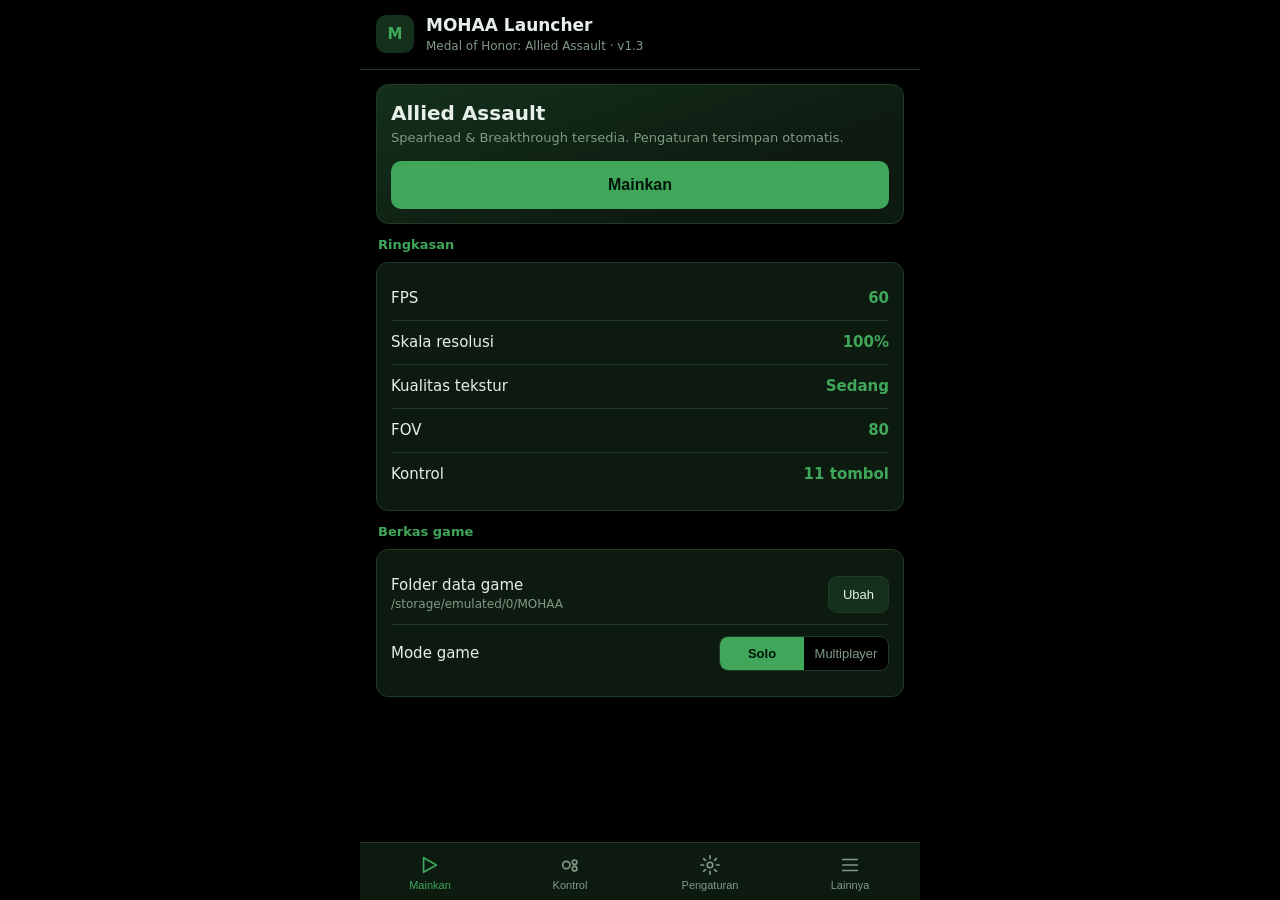
==== src/main/assets/index.html @ ee6a5813 "Rename index.html to src/main/assets/index.html" ====
<!DOCTYPE html>
<html lang="id"><head><meta charset="utf-8">
<meta name="viewport" content="width=device-width, initial-scale=1, viewport-fit=cover">
<title>MOHAA Launcher 1.3</title>
<style>
:root{--bg:#000;--sf:#0d1a10;--sf2:#14301c;--ln:#1f3a26;--ac:#3fa65a;--tx:#e6efe8;--mu:#7f9a86;color-scheme:dark;box-sizing:border-box;padding-top:env(safe-area-inset-top,0px);padding-bottom:env(safe-area-inset-bottom,0px)}
@media (prefers-color-scheme:dark){:root:not([data-theme="light"]){--bg:#000}}
:root[data-theme="dark"]{--bg:#000}
*{box-sizing:border-box;-webkit-tap-highlight-color:transparent}
html,body{height:100%;margin:0}
body{background:var(--bg);color:var(--tx);font:15px/1.4 system-ui,sans-serif;display:flex;flex-direction:column;max-width:560px;margin:0 auto;user-select:none}
header{padding:14px 16px;display:flex;align-items:center;gap:12px;border-bottom:1px solid var(--ln)}
.logo{width:38px;height:38px;border-radius:10px;background:var(--sf2);display:grid;place-items:center;font-weight:800;color:var(--ac)}
header h1{font-size:17px;margin:0}header p{margin:0;font-size:12px;color:var(--mu)}
main{flex:1;overflow-y:auto;padding:14px 16px 20px}
section{display:none}section.on{display:block}
.card{background:var(--sf);border:1px solid var(--ln);border-radius:12px;padding:14px;margin-bottom:12px}
.hero{background:linear-gradient(160deg,var(--sf2),var(--sf) 70%)}
.hero h2{margin:0 0 2px;font-size:20px}.hero p{margin:0 0 14px;color:var(--mu);font-size:13px}
.play{width:100%;padding:15px;border:0;border-radius:10px;background:var(--ac);color:#02140a;font-size:16px;font-weight:700}
.row{display:flex;justify-content:space-between;align-items:center;gap:12px;padding:11px 0;border-bottom:1px solid var(--ln)}
.row:last-child{border:0}.row small{display:block;color:var(--mu);font-size:12px}
h3{margin:4px 2px 8px;font-size:13px;color:var(--ac);font-weight:600}
.seg{display:flex;background:#000;border:1px solid var(--ln);border-radius:9px;overflow:hidden}
.seg button{flex:1;padding:9px 0;border:0;background:none;color:var(--mu);font-size:13px}
.seg button.on{background:var(--ac);color:#02140a;font-weight:700}
.sw{position:relative;width:46px;height:26px;flex:none}
.sw input{opacity:0;position:absolute;inset:0;width:100%;height:100%;margin:0}
.sw i{position:absolute;inset:0;background:#26372b;border-radius:13px;transition:.15s;pointer-events:none}
.sw i:after{content:"";position:absolute;left:3px;top:3px;width:20px;height:20px;border-radius:50%;background:#9db3a3;transition:.15s}
.sw input:checked+i{background:var(--ac)}.sw input:checked+i:after{left:23px;background:#02140a}
input[type=range]{width:100%;accent-color:var(--ac)}
.val{color:var(--ac);font-weight:600}
.stack{padding:11px 0;border-bottom:1px solid var(--ln)}.stack:last-child{border:0}
.top{display:flex;justify-content:space-between;margin-bottom:8px}
select,input[type=text]{width:100%;background:#000;color:var(--tx);border:1px solid var(--ln);border-radius:8px;padding:9px;font-size:14px}
.btn2{padding:10px 14px;background:var(--sf2);border:1px solid var(--ln);border-radius:9px;color:var(--tx);font-size:13px}
.btn2.red{color:#e58a8a}
.acts{display:flex;gap:8px;margin-top:8px}.acts .btn2{flex:1}
.pad{position:relative;width:100%;aspect-ratio:2/1;background:#000;border:1px solid var(--ln);border-radius:10px;overflow:hidden;touch-action:none;background-image:linear-gradient(var(--sf2) 1px,transparent 1px),linear-gradient(90deg,var(--sf2) 1px,transparent 1px);background-size:10% 20%}
.b{position:absolute;border:2px solid var(--ac);background:rgba(63,166,90,.22);color:var(--tx);display:grid;place-items:center;font-size:10px;font-weight:700;transform:translate(-50%,-50%);touch-action:none;text-align:center;line-height:1.1;border-radius:50%}
.b.sq{border-radius:10px}.b.sel{border-color:#fff;box-shadow:0 0 0 2px var(--ac)}.b.act{background:var(--ac);color:#02140a}
.joy .kn{width:42%;height:42%;border-radius:50%;background:rgba(63,166,90,.7);pointer-events:none}
nav{display:flex;border-top:1px solid var(--ln);background:var(--sf)}
nav button{flex:1;padding:11px 0 9px;background:none;border:0;color:var(--mu);font-size:11px;display:flex;flex-direction:column;align-items:center;gap:3px}
nav svg{width:22px;height:22px;stroke:currentColor;fill:none;stroke-width:1.8;stroke-linecap:round;stroke-linejoin:round}
nav button.on{color:var(--ac)}
.hud{position:fixed;left:50%;transform:translateX(-50%);bottom:90px;background:var(--sf2);border:1px solid var(--ac);padding:9px 16px;border-radius:20px;font-size:13px;opacity:0;pointer-events:none;transition:.2s;z-index:50;text-align:center;max-width:90%}
.hud.s{opacity:1}
#test{position:fixed;inset:0;background:#000;z-index:40;display:none;touch-action:none}
#test.on{display:block}
#tc{position:absolute;inset:0}
#ti{position:absolute;top:calc(env(safe-area-inset-top,0px) + 8px);left:50%;transform:translateX(-50%);color:var(--ac);font-size:13px;text-align:center;pointer-events:none}
#tx{position:absolute;top:calc(env(safe-area-inset-top,0px) + 6px);right:10px;z-index:3}
.ver{display:flex;justify-content:space-between;color:var(--mu);font-size:12px;padding:2px 4px}
</style></head><body>
<header><div class="logo">M</div><div><h1>MOHAA Launcher</h1><p>Medal of Honor: Allied Assault · v1.3</p></div></header>
<main>
<section id="home" class="on">
 <div class="card hero"><h2>Allied Assault</h2><p data-i="sub"></p><button class="play" id="play" data-i="play"></button></div>
 <h3 data-i="sum"></h3><div class="card" id="sumc"></div>
 <h3 data-i="files"></h3>
 <div class="card"><div class="row"><div><span data-i="folder"></span><small>/storage/emulated/0/MOHAA</small></div><button class="btn2" id="pick" data-i="change"></button></div>
 <div class="row"><span data-i="mode"></span><div class="seg" style="width:170px" id="mode"><button data-v="s" class="on" data-i="solo"></button><button data-v="m" data-i="multi"></button></div></div></div>
</section>

<section id="ctl">
 <div class="pad" id="pad"></div>
 <div class="acts"><button class="btn2" id="add" data-i="add"></button><button class="btn2" id="pre"></button><button class="btn2" id="tst" data-i="test"></button></div>
 <div class="card" id="pnl" style="margin-top:12px"></div>
 <div class="card">
  <div class="stack"><div class="top"><span data-i="gs"></span><span class="val" id="gsv">100%</span></div><input type="range" id="gs" min="60" max="140" value="100"></div>
  <div class="stack"><div class="top"><span data-i="op"></span><span class="val" id="opv">70%</span></div><input type="range" id="op" min="20" max="100" value="70"></div>
  <div class="stack"><div class="top"><span data-i="se"></span><span class="val" id="sev">50</span></div><input type="range" id="se" min="10" max="100" value="50"></div>
  <div class="row"><span data-i="af"></span><label class="sw"><input type="checkbox" id="af"><i></i></label></div>
  <div class="row"><span data-i="vib"></span><label class="sw"><input type="checkbox" id="vib" checked><i></i></label></div>
 </div>
</section>

<section id="set">
 <h3 data-i="perf"></h3>
 <div class="card">
  <div class="stack"><div class="top"><span data-i="fps"></span><span class="val" id="fpsv">60</span></div>
   <div class="seg" id="fps"><button data-v="30">30</button><button data-v="45">45</button><button data-v="60" class="on">60</button><button data-v="90">90</button><button data-v="0" data-i="free"></button></div></div>
  <div class="row"><span data-i="fpsc"></span><label class="sw"><input type="checkbox" id="fpsc" checked><i></i></label></div>
  <div class="row"><span data-i="vsync"></span><label class="sw"><input type="checkbox" id="vsync"><i></i></label></div>
  <div class="row"><span data-i="eco"></span><label class="sw"><input type="checkbox" id="eco"><i></i></label></div>
 </div>
 <h3 data-i="disp"></h3>
 <div class="card">
  <div class="stack"><div class="top"><span data-i="res"></span><span class="val" id="resv">100%</span></div><input type="range" id="res" min="40" max="100" step="5" value="100"></div>
  <div class="stack"><div class="top"><span data-i="tex"></span></div><div class="seg" id="tex"><button data-v="L" data-i="low"></button><button data-v="M" class="on" data-i="med"></button><button data-v="H" data-i="high"></button></div></div>
  <div class="stack"><div class="top"><span>FOV</span><span class="val" id="fovv">80</span></div><input type="range" id="fov" min="60" max="110" value="80"></div>
  <div class="stack"><div class="top"><span data-i="bri"></span><span class="val" id="brv">50%</span></div><input type="range" id="br" min="0" max="100" value="50"></div>
  <div class="row"><span data-i="full"></span><label class="sw"><input type="checkbox" id="full" checked><i></i></label></div>
  <div class="row"><span data-i="fx"></span><label class="sw"><input type="checkbox" id="fx"><i></i></label></div>
 </div>
 <h3 data-i="lang"></h3>
 <div class="card"><div class="seg" id="lang"><button data-v="id" class="on">Indonesia</button><button data-v="en">English</button></div></div>
</section>

<section id="more">
 <div class="card">
  <div class="row"><span data-i="backup"></span><button class="btn2" id="bk" data-i="copy"></button></div>
  <div class="row"><span data-i="rall"></span><button class="btn2 red" id="rs" data-i="reset"></button></div>
 </div>
 <div class="card"><p style="margin:0;color:var(--mu);font-size:13px" data-i="note"></p></div>
 <div class="ver"><span>MOHAA Launcher 1.3</span><span>OpenMoHAA</span></div>
</section>
</main>

<div id="test"><div id="tc"></div><div id="ti"></div><button class="btn2" id="tx">✕</button></div>
<div class="hud" id="hud"></div>
<nav>
 <button class="on" data-t="home"><svg viewBox="0 0 24 24"><path d="M5 4l14 8-14 8z"/></svg><span data-i="n1"></span></button>
 <button data-t="ctl"><svg viewBox="0 0 24 24"><circle cx="8" cy="12" r="4"/><circle cx="17" cy="9" r="2.5"/><circle cx="17" cy="16" r="2.5"/></svg><span data-i="n2"></span></button>
 <button data-t="set"><svg viewBox="0 0 24 24"><circle cx="12" cy="12" r="3"/><path d="M12 2v3M12 19v3M2 12h3M19 12h3M5 5l2 2M17 17l2 2M19 5l-2 2M7 17l-2 2"/></svg><span data-i="n3"></span></button>
 <button data-t="more"><svg viewBox="0 0 24 24"><path d="M4 6h16M4 12h16M4 18h16"/></svg><span data-i="n4"></span></button>
</nav>
<script>
var $=function(i){return document.getElementById(i)};
var T={id:{sub:"Spearhead & Breakthrough tersedia. Pengaturan tersimpan otomatis.",play:"Mainkan",sum:"Ringkasan",files:"Berkas game",folder:"Folder data game",change:"Ubah",mode:"Mode game",solo:"Solo",multi:"Multiplayer",add:"+ Tombol",test:"Uji kontrol",gs:"Ukuran semua tombol",op:"Transparansi",se:"Sensitivitas kamera",af:"Tembak otomatis saat membidik",vib:"Getar saat tombol ditekan",perf:"Performa",fps:"Batas FPS",free:"Bebas",fpsc:"Tampilkan penghitung FPS",vsync:"VSync",eco:"Mode hemat baterai",disp:"Tampilan",res:"Skala resolusi",tex:"Kualitas tekstur",low:"Rendah",med:"Sedang",high:"Tinggi",bri:"Kecerahan",full:"Layar penuh",fx:"Bayangan & partikel",lang:"Bahasa",backup:"Cadangkan pengaturan",copy:"Salin",rall:"Atur ulang semua",reset:"Reset",note:"Launcher ini butuh berkas game asli milik Anda. Data Medal of Honor: Allied Assault tidak disertakan.",n1:"Mainkan",n2:"Kontrol",n3:"Pengaturan",n4:"Lainnya",lb:"Nama",ky:"Tombol keyboard/mouse",sz:"Ukuran",sh:"Bentuk",ci:"Bulat",sq:"Kotak",bh:"Perilaku",hold:"Tahan",tog:"Kunci (tap)",del:"Hapus",pick:"Ketuk tombol di layar untuk mengedit",saved:"Tersimpan",copied:"Pengaturan disalin",rd:"Semua diatur ulang",eng:"Mesin game belum tersambung. Membuka uji kontrol.",tinfo:"Mode uji: sentuh tombol, geser area kosong untuk kamera",cam:"Kamera",pre:"Preset",st:"Standar",lf:"Tangan kiri",mn:"Minimal",free2:"Bebas",pickf:"Pemilih folder dibuka sistem"},
en:{sub:"Spearhead & Breakthrough available. Settings save automatically.",play:"Play",sum:"Summary",files:"Game files",folder:"Game data folder",change:"Change",mode:"Game mode",solo:"Single",multi:"Multiplayer",add:"+ Button",test:"Test controls",gs:"All button size",op:"Opacity",se:"Camera sensitivity",af:"Auto fire when aiming",vib:"Vibrate on press",perf:"Performance",fps:"FPS limit",free:"Unlimited",fpsc:"Show FPS counter",vsync:"VSync",eco:"Battery saver",disp:"Display",res:"Resolution scale",tex:"Texture quality",low:"Low",med:"Medium",high:"High",bri:"Brightness",full:"Fullscreen",fx:"Shadows & particles",lang:"Language",backup:"Back up settings",copy:"Copy",rall:"Reset everything",reset:"Reset",note:"This launcher needs your own original game files. Medal of Honor: Allied Assault data is not included.",n1:"Play",n2:"Controls",n3:"Settings",n4:"More",lb:"Name",ky:"Keyboard/mouse key",sz:"Size",sh:"Shape",ci:"Round",sq:"Square",bh:"Behavior",hold:"Hold",tog:"Lock (tap)",del:"Delete",pick:"Tap a button on screen to edit",saved:"Saved",copied:"Settings copied",rd:"Everything reset",eng:"Game engine not connected. Opening control test.",tinfo:"Test mode: touch buttons, drag empty area to look",cam:"Camera",pre:"Preset",st:"Default",lf:"Left hand",mn:"Minimal",free2:"Unlimited",pickf:"System folder picker opens"}};
var LG="id";function t(k){return T[LG][k]||k}
function tr(){document.querySelectorAll("[data-i]").forEach(function(e){e.textContent=t(e.dataset.i)});$("pre").textContent=t("pre")+": "+t(PS[pi][0]);panel();sum()}
var KEYS=["MouseL","MouseR","W","A","S","D","Space","Ctrl","Shift","R","E","Q","F","Z","C","G","T","Tab","Esc","Enter","1","2","3","4","5","6","7","8","9","`"];
function D(){return[{id:"mv",ty:"joy",l:"",k:"WASD",x:17,y:66,s:100,sh:"c",m:"hold"},{id:"fi",ty:"b",l:"Tembak",k:"MouseL",x:88,y:58,s:110,sh:"c",m:"hold"},{id:"ad",ty:"b",l:"Bidik",k:"MouseR",x:73,y:36,s:90,sh:"c",m:"tog"},{id:"jp",ty:"b",l:"Lompat",k:"Space",x:92,y:30,s:90,sh:"c",m:"hold"},{id:"cr",ty:"b",l:"Jongkok",k:"Ctrl",x:75,y:82,s:85,sh:"c",m:"tog"},{id:"rl",ty:"b",l:"Isi",k:"R",x:62,y:62,s:80,sh:"sq",m:"hold"},{id:"us",ty:"b",l:"Pakai",k:"E",x:50,y:82,s:80,sh:"sq",m:"hold"},{id:"sh",ty:"b",l:"Jalan",k:"Shift",x:34,y:86,s:70,sh:"sq",m:"tog"},{id:"wp",ty:"b",l:"Senjata",k:"1",x:30,y:12,s:70,sh:"sq",m:"hold"},{id:"tb",ty:"b",l:"Tab",k:"Tab",x:93,y:10,s:65,sh:"sq",m:"hold"},{id:"mn",ty:"b",l:"Menu",k:"Esc",x:7,y:10,s:65,sh:"sq",m:"hold"}]}
var B=D(),sel=null,pi=0;
var PS=[["st",function(){return D()}],["lf",function(){return D().map(function(b){b.x=100-b.x;return b})}],["mn",function(){return D().filter(function(b){return["mv","fi","jp","rl","mn"].indexOf(b.id)>-1})}]];
var S={fps:60,tex:"M",lang:"id",mode:"s"};
function toast(m){var h=$("hud");h.textContent=m;h.classList.add("s");clearTimeout(toast.t);toast.t=setTimeout(function(){h.classList.remove("s")},1600)}
var IN=["fpsc","vsync","eco","full","fx","af","vib"],RG=["res","fov","br","gs","op","se"];
function vals(){var o={};IN.forEach(function(k){o[k]=$(k).checked});RG.forEach(function(k){o[k]=$(k).value});return o}
function save(q){try{localStorage.setItem("mohaa13",JSON.stringify({S:S,B:B,pi:pi,v:vals()}))}catch(e){}if(!q)toast(t("saved"))}
function sum(){var r=[["FPS",S.fps||t("free2")],[t("res"),$("res").value+"%"],[t("tex"),{L:t("low"),M:t("med"),H:t("high")}[S.tex]],["FOV",$("fov").value],[t("n2"),B.length+" "+(LG=="id"?"tombol":"buttons")]];$("sumc").innerHTML=r.map(function(x){return'<div class="row"><span>'+x[0]+'</span><span class="val">'+x[1]+'</span></div>'}).join("")}
document.querySelectorAll("nav button").forEach(function(b){b.onclick=function(){document.querySelectorAll("nav button,section").forEach(function(x){x.classList.remove("on")});b.classList.add("on");$(b.dataset.t).classList.add("on");if(b.dataset.t=="ctl")render($("pad"),true)}});
function seg(id,fn){$(id).querySelectorAll("button").forEach(function(b){b.onclick=function(){setSeg(id,b.dataset.v);fn(b.dataset.v);sum();save(1)}})}
function setSeg(id,v){$(id).querySelectorAll("button").forEach(function(x){x.classList.toggle("on",x.dataset.v==String(v))})}
seg("fps",function(v){S.fps=+v;$("fpsv").textContent=+v?v:t("free")});
seg("tex",function(v){S.tex=v});seg("mode",function(v){S.mode=v});
seg("lang",function(v){LG=S.lang=v;document.documentElement.lang=v;tr();$("fpsv").textContent=S.fps||t("free")});
[["res","resv","%"],["fov","fovv",""],["br","brv","%"],["gs","gsv","%"],["op","opv","%"],["se","sev",""]].forEach(function(r){var e=$(r[0]);e.oninput=function(){$(r[1]).textContent=e.value+r[2];if(r[0]=="gs"||r[0]=="op")render($("pad"),true);sum()};e.onchange=function(){save(1)}});
IN.forEach(function(k){$(k).onchange=function(){save(1)}});
function vib(n){if($("vib").checked)try{navigator.vibrate(n)}catch(e){}}
/* render buttons (edit or test) */
var pressed={},tog={};
function render(c,edit){c.innerHTML="";var h=c.clientHeight||150,g=$("gs").value/100,o=$("op").value/100;
B.forEach(function(b){var e=document.createElement("div"),d=h*(b.ty=="joy"?.46:.21)*b.s/100*g;
e.className="b"+(b.ty=="joy"?" joy":"")+(b.sh=="sq"&&b.ty!="joy"?" sq":"")+(edit&&sel==b.id?" sel":"");
e.style.cssText="left:"+b.x+"%;top:"+b.y+"%;width:"+d+"px;height:"+d+"px;opacity:"+o+";font-size:"+Math.max(8,d/5)+"px";
if(b.ty=="joy"){e.innerHTML='<div class="kn"></div>'}else e.textContent=b.l||b.k;
e.dataset.id=b.id;c.appendChild(e);
if(edit)drag(e,b,c);else play(e,b,c)})}
function drag(e,b,c){e.onpointerdown=function(ev){ev.stopPropagation();e.setPointerCapture(ev.pointerId);sel=b.id;c.querySelectorAll(".b").forEach(function(x){x.classList.toggle("sel",x===e)});panel();
e.onpointermove=function(m){var r=c.getBoundingClientRect();b.x=Math.round(Math.max(4,Math.min(96,(m.clientX-r.left)/r.width*100)));b.y=Math.round(Math.max(6,Math.min(94,(m.clientY-r.top)/r.height*100)));e.style.left=b.x+"%";e.style.top=b.y+"%"}};
e.onpointerup=function(){e.onpointermove=null;save(1);sum()}}
function keysUpdate(){var a=Object.keys(pressed).filter(function(k){return pressed[k]});$("ti").textContent=a.length?a.join(" + "):t("tinfo")}
function play(e,b,c){if(b.ty=="joy"){var ids=null;
 e.onpointerdown=function(ev){ev.stopPropagation();e.setPointerCapture(ev.pointerId);ids=ev.pointerId;vib(15);mv(ev)};
 var mv=function(ev){var r=e.getBoundingClientRect(),cx=r.left+r.width/2,cy=r.top+r.height/2,dx=(ev.clientX-cx)/(r.width/2),dy=(ev.clientY-cy)/(r.height/2),m=Math.hypot(dx,dy);if(m>1){dx/=m;dy/=m}
  e.firstChild.style.transform="translate("+dx*50+"%,"+dy*50+"%)";pressed.W=dy<-.35;pressed.S=dy>.35;pressed.A=dx<-.35;pressed.D=dx>.35;keysUpdate()};
 e.onpointermove=function(ev){if(ev.pointerId==ids)mv(ev)};
 e.onpointerup=e.onpointercancel=function(){ids=null;e.firstChild.style.transform="";pressed.W=pressed.A=pressed.S=pressed.D=false;keysUpdate()};return}
 var on=function(v){pressed[b.k]=v;e.classList.toggle("act",v);keysUpdate()};
 e.onpointerdown=function(ev){ev.stopPropagation();e.setPointerCapture(ev.pointerId);vib(20);if(b.m=="tog"){tog[b.id]=!tog[b.id];on(tog[b.id])}else on(true)};
 e.onpointerup=e.onpointercancel=function(){if(b.m!="tog")on(false)}}
/* panel */
function panel(){var p=$("pnl"),b=B.filter(function(x){return x.id==sel})[0];if(!b){p.innerHTML='<span style="color:var(--mu)">'+t("pick")+'</span>';return}
var ko=KEYS.map(function(k){return'<option'+(k==b.k?" selected":"")+'>'+k+'</option>'}).join("");if(b.ty=="joy")ko="<option>WASD</option>";
p.innerHTML=(b.ty=="joy"?"":'<div class="stack"><div class="top">'+t("lb")+'</div><input type="text" id="pl" maxlength="8" value="'+b.l+'"></div><div class="stack"><div class="top">'+t("ky")+'</div><select id="pk">'+ko+'</select></div>')+
'<div class="stack"><div class="top"><span>'+t("sz")+'</span><span class="val" id="psv">'+b.s+'%</span></div><input type="range" id="ps" min="50" max="180" value="'+b.s+'"></div>'+
(b.ty=="joy"?"":'<div class="stack"><div class="top">'+t("sh")+'</div><div class="seg" id="psh"><button data-v="c" class="'+(b.sh=="c"?"on":"")+'">'+t("ci")+'</button><button data-v="sq" class="'+(b.sh=="sq"?"on":"")+'">'+t("sq")+'</button></div></div><div class="stack"><div class="top">'+t("bh")+'</div><div class="seg" id="pm"><button data-v="hold" class="'+(b.m=="hold"?"on":"")+'">'+t("hold")+'</button><button data-v="tog" class="'+(b.m=="tog"?"on":"")+'">'+t("tog")+'</button></div></div><button class="btn2 red" id="pd" style="width:100%">'+t("del")+'</button>');
var rr=function(){render($("pad"),true);save(1);sum()};
if(b.ty!="joy"){$("pl").oninput=function(){b.l=this.value;rr()};$("pk").onchange=function(){b.k=this.value;if(!$("pl").value){b.l=""}rr()};
 $("psh").querySelectorAll("button").forEach(function(x){x.onclick=function(){b.sh=x.dataset.v;panel();rr()}});$("pm").querySelectorAll("button").forEach(function(x){x.onclick=function(){b.m=x.dataset.v;panel();save(1)}});
 $("pd").onclick=function(){B=B.filter(function(z){return z!==b});sel=null;panel();rr()}}
$("ps").oninput=function(){b.s=+this.value;$("psv").textContent=b.s+"%";render($("pad"),true)};$("ps").onchange=function(){rr()}}
$("add").onclick=function(){var id="c"+Date.now(),b={id:id,ty:"b",l:"Custom",k:"F",x:50,y:50,s:90,sh:"c",m:"hold"};B.push(b);sel=id;render($("pad"),true);panel();save(1);sum()};
$("pre").onclick=function(){pi=(pi+1)%PS.length;B=PS[pi][1]();sel=null;$("pre").textContent=t("pre")+": "+t(PS[pi][0]);render($("pad"),true);panel();save(1);sum()};
/* test mode */
var raf=0,fc=0,lt=0,lf=0,fpsNow=0;
function openTest(){$("test").classList.add("on");pressed={};tog={};try{document.documentElement.requestFullscreen&&$("full").checked&&document.documentElement.requestFullscreen();screen.orientation.lock("landscape")}catch(e){}
 setTimeout(function(){render($("tc"),false);keysUpdate()},120);$("test").style.filter="brightness("+(0.5+$("br").value/100)+")";fc=0;lf=performance.now();lt=0;
 var cap=S.fps?1000/S.fps:0,fo=document.createElement("div");fo.id="fo";fo.style.cssText="position:absolute;left:10px;bottom:8px;color:var(--ac);font-size:13px;pointer-events:none";$("test").appendChild(fo);
 (function loop(n){raf=requestAnimationFrame(loop);if(cap&&n-lt<cap-2)return;lt=n;fc++;if(n-lf>=1000){fpsNow=Math.round(fc*1000/(n-lf));fc=0;lf=n;fo.textContent=$("fpsc").checked?fpsNow+" FPS":""}})(performance.now())}
function closeTest(){cancelAnimationFrame(raf);$("test").classList.remove("on");var f=$("fo");f&&f.remove();try{document.fullscreenElement&&document.exitFullscreen();screen.orientation.unlock()}catch(e){}}
$("tst").onclick=openTest;$("tx").onclick=closeTest;
var cl=null;$("tc").onpointerdown=function(e){cl={x:e.clientX,y:e.clientY}};$("tc").onpointermove=function(e){if(cl){var d=Math.round(Math.hypot(e.clientX-cl.x,e.clientY-cl.y)*$("se").value/50);$("ti").textContent=t("cam")+" Δ "+d}};$("tc").onpointerup=function(){cl=null;keysUpdate()};
$("play").onclick=function(){toast(t("eng"));setTimeout(openTest,900)};$("pick").onclick=function(){toast(t("pickf"))};
$("bk").onclick=function(){var s=JSON.stringify({S:S,B:B,v:vals()});try{navigator.clipboard.writeText(s);toast(t("copied"))}catch(e){toast(s.slice(0,40))}};
$("rs").onclick=function(){try{localStorage.removeItem("mohaa13")}catch(e){}location.reload()};
window.onresize=function(){if($("ctl").classList.contains("on"))render($("pad"),true)};
/* load */
try{var d=JSON.parse(localStorage.getItem("mohaa13")||"null");if(d){S=d.S||S;B=d.B||B;pi=d.pi||0;var v=d.v||{};for(var k in v){var e=$(k);if(!e)continue;if(e.type=="checkbox")e.checked=v[k];else{e.value=v[k];e.oninput&&e.oninput()}}
 setSeg("fps",S.fps);setSeg("tex",S.tex);setSeg("lang",S.lang);setSeg("mode",S.mode);LG=S.lang;$("fpsv").textContent=S.fps||t("free")}}catch(e){}
tr();render($("pad"),true);
</script></body></html>
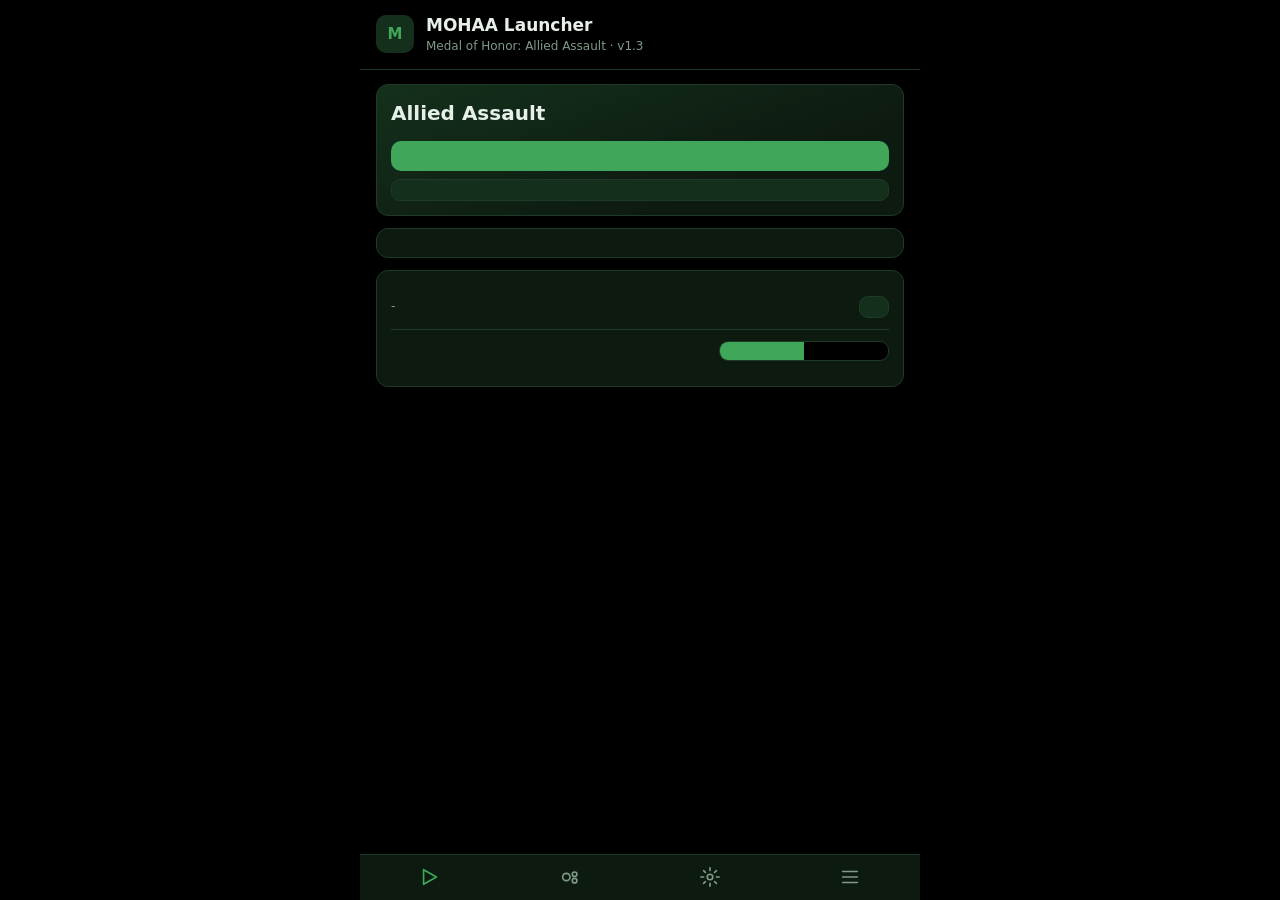
==== commit bc16ca9a: "Create index.html" ====
--- a/src/main/assets/index.html
+++ b/src/main/assets/index.html
@@ -57,10 +57,10 @@
 <header><div class="logo">M</div><div><h1>MOHAA Launcher</h1><p>Medal of Honor: Allied Assault · v1.3</p></div></header>
 <main>
 <section id="home" class="on">
- <div class="card hero"><h2>Allied Assault</h2><p data-i="sub"></p><button class="play" id="play" data-i="play"></button></div>
+ <div class="card hero"><h2>Allied Assault</h2><p data-i="sub"></p><button class="play" id="play" data-i="play"></button><button class="btn2" id="apply" style="width:100%;margin-top:8px" data-i="apply"></button></div>
  <h3 data-i="sum"></h3><div class="card" id="sumc"></div>
  <h3 data-i="files"></h3>
- <div class="card"><div class="row"><div><span data-i="folder"></span><small>/storage/emulated/0/MOHAA</small></div><button class="btn2" id="pick" data-i="change"></button></div>
+ <div class="card"><div class="row"><div><span data-i="folder"></span><small id="fpath">-</small></div><button class="btn2" id="pick" data-i="change"></button></div>
  <div class="row"><span data-i="mode"></span><div class="seg" style="width:170px" id="mode"><button data-v="s" class="on" data-i="solo"></button><button data-v="m" data-i="multi"></button></div></div></div>
 </section>
 
@@ -169,29 +169,4 @@
 var ko=KEYS.map(function(k){return'<option'+(k==b.k?" selected":"")+'>'+k+'</option>'}).join("");if(b.ty=="joy")ko="<option>WASD</option>";
 p.innerHTML=(b.ty=="joy"?"":'<div class="stack"><div class="top">'+t("lb")+'</div><input type="text" id="pl" maxlength="8" value="'+b.l+'"></div><div class="stack"><div class="top">'+t("ky")+'</div><select id="pk">'+ko+'</select></div>')+
 '<div class="stack"><div class="top"><span>'+t("sz")+'</span><span class="val" id="psv">'+b.s+'%</span></div><input type="range" id="ps" min="50" max="180" value="'+b.s+'"></div>'+
-(b.ty=="joy"?"":'<div class="stack"><div class="top">'+t("sh")+'</div><div class="seg" id="psh"><button data-v="c" class="'+(b.sh=="c"?"on":"")+'">'+t("ci")+'</button><button data-v="sq" class="'+(b.sh=="sq"?"on":"")+'">'+t("sq")+'</button></div></div><div class="stack"><div class="top">'+t("bh")+'</div><div class="seg" id="pm"><button data-v="hold" class="'+(b.m=="hold"?"on":"")+'">'+t("hold")+'</button><button data-v="tog" class="'+(b.m=="tog"?"on":"")+'">'+t("tog")+'</button></div></div><button class="btn2 red" id="pd" style="width:100%">'+t("del")+'</button>');
-var rr=function(){render($("pad"),true);save(1);sum()};
-if(b.ty!="joy"){$("pl").oninput=function(){b.l=this.value;rr()};$("pk").onchange=function(){b.k=this.value;if(!$("pl").value){b.l=""}rr()};
- $("psh").querySelectorAll("button").forEach(function(x){x.onclick=function(){b.sh=x.dataset.v;panel();rr()}});$("pm").querySelectorAll("button").forEach(function(x){x.onclick=function(){b.m=x.dataset.v;panel();save(1)}});
- $("pd").onclick=function(){B=B.filter(function(z){return z!==b});sel=null;panel();rr()}}
-$("ps").oninput=function(){b.s=+this.value;$("psv").textContent=b.s+"%";render($("pad"),true)};$("ps").onchange=function(){rr()}}
-$("add").onclick=function(){var id="c"+Date.now(),b={id:id,ty:"b",l:"Custom",k:"F",x:50,y:50,s:90,sh:"c",m:"hold"};B.push(b);sel=id;render($("pad"),true);panel();save(1);sum()};
-$("pre").onclick=function(){pi=(pi+1)%PS.length;B=PS[pi][1]();sel=null;$("pre").textContent=t("pre")+": "+t(PS[pi][0]);render($("pad"),true);panel();save(1);sum()};
-/* test mode */
-var raf=0,fc=0,lt=0,lf=0,fpsNow=0;
-function openTest(){$("test").classList.add("on");pressed={};tog={};try{document.documentElement.requestFullscreen&&$("full").checked&&document.documentElement.requestFullscreen();screen.orientation.lock("landscape")}catch(e){}
- setTimeout(function(){render($("tc"),false);keysUpdate()},120);$("test").style.filter="brightness("+(0.5+$("br").value/100)+")";fc=0;lf=performance.now();lt=0;
- var cap=S.fps?1000/S.fps:0,fo=document.createElement("div");fo.id="fo";fo.style.cssText="position:absolute;left:10px;bottom:8px;color:var(--ac);font-size:13px;pointer-events:none";$("test").appendChild(fo);
- (function loop(n){raf=requestAnimationFrame(loop);if(cap&&n-lt<cap-2)return;lt=n;fc++;if(n-lf>=1000){fpsNow=Math.round(fc*1000/(n-lf));fc=0;lf=n;fo.textContent=$("fpsc").checked?fpsNow+" FPS":""}})(performance.now())}
-function closeTest(){cancelAnimationFrame(raf);$("test").classList.remove("on");var f=$("fo");f&&f.remove();try{document.fullscreenElement&&document.exitFullscreen();screen.orientation.unlock()}catch(e){}}
-$("tst").onclick=openTest;$("tx").onclick=closeTest;
-var cl=null;$("tc").onpointerdown=function(e){cl={x:e.clientX,y:e.clientY}};$("tc").onpointermove=function(e){if(cl){var d=Math.round(Math.hypot(e.clientX-cl.x,e.clientY-cl.y)*$("se").value/50);$("ti").textContent=t("cam")+" Δ "+d}};$("tc").onpointerup=function(){cl=null;keysUpdate()};
-$("play").onclick=function(){toast(t("eng"));setTimeout(openTest,900)};$("pick").onclick=function(){toast(t("pickf"))};
-$("bk").onclick=function(){var s=JSON.stringify({S:S,B:B,v:vals()});try{navigator.clipboard.writeText(s);toast(t("copied"))}catch(e){toast(s.slice(0,40))}};
-$("rs").onclick=function(){try{localStorage.removeItem("mohaa13")}catch(e){}location.reload()};
-window.onresize=function(){if($("ctl").classList.contains("on"))render($("pad"),true)};
-/* load */
-try{var d=JSON.parse(localStorage.getItem("mohaa13")||"null");if(d){S=d.S||S;B=d.B||B;pi=d.pi||0;var v=d.v||{};for(var k in v){var e=$(k);if(!e)continue;if(e.type=="checkbox")e.checked=v[k];else{e.value=v[k];e.oninput&&e.oninput()}}
- setSeg("fps",S.fps);setSeg("tex",S.tex);setSeg("lang",S.lang);setSeg("mode",S.mode);LG=S.lang;$("fpsv").textContent=S.fps||t("free")}}catch(e){}
-tr();render($("pad"),true);
-</script></body></html>
+(b.ty=="joy"?"":'<div class="stack"><div class="top">'+t("sh")+'</div><div class="seg" id="psh"><button data-v="c" class="'+(b.sh=="c"?"on":"")+'">'+t("ci")+'</button><button data-v="sq" class="'+(b.sh=="sq"?"on":"")+'">'+t("sq")+'</button></div></div><div class="stack"><div class="top">'+t("bh")+'</div><div class="seg" id="pm
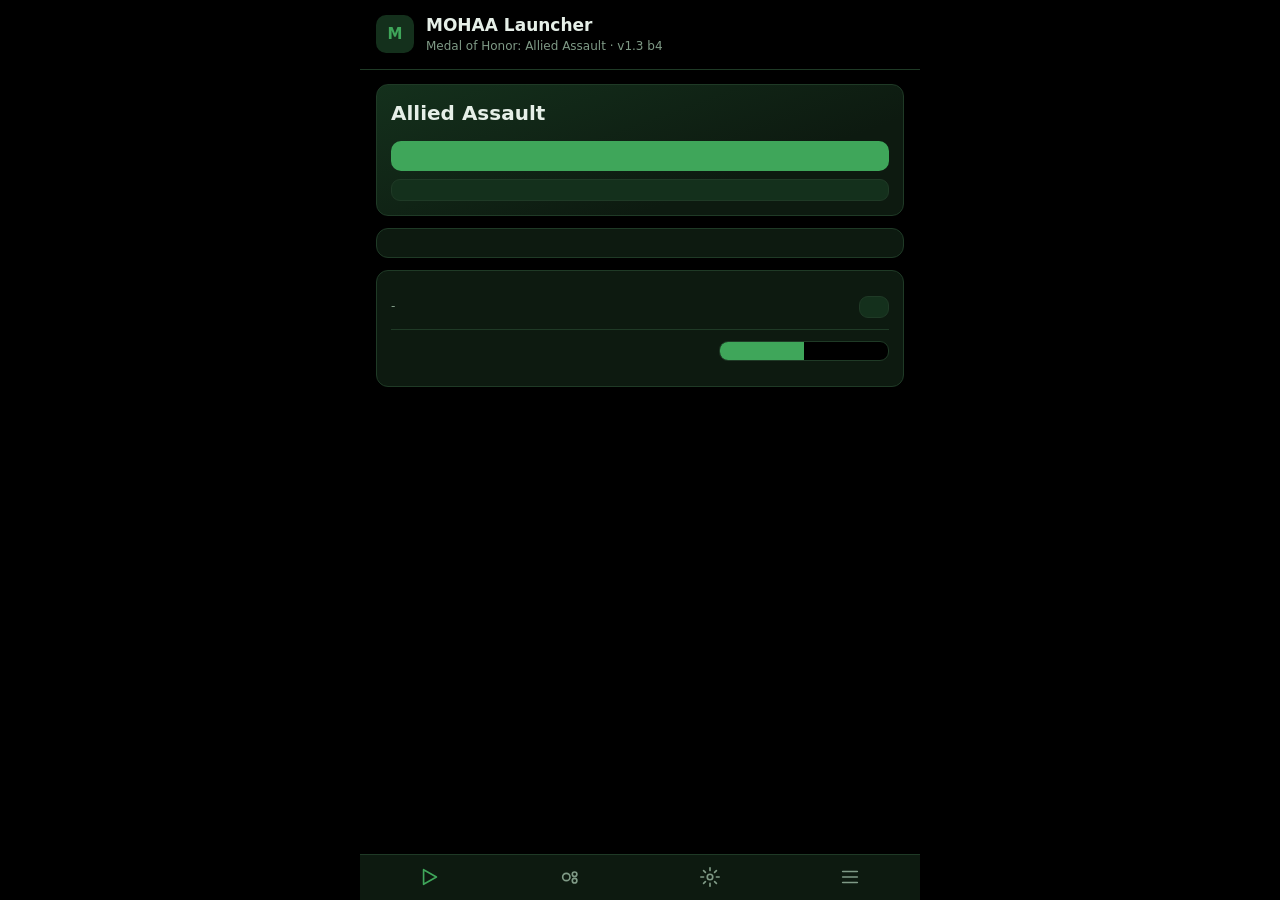
==== commit 831a4204: "Create index.html" ====
--- a/src/main/assets/index.html
+++ b/src/main/assets/index.html
@@ -2,6 +2,7 @@
 <html lang="id"><head><meta charset="utf-8">
 <meta name="viewport" content="width=device-width, initial-scale=1, viewport-fit=cover">
 <title>MOHAA Launcher 1.3</title>
+<script>window.onerror=function(m,u,l){(document.body||document.documentElement).insertAdjacentHTML("afterbegin","<pre style=\"color:#f88;font-size:11px;white-space:pre-wrap;margin:0;padding:6px\">JS: "+m+" @"+l+"</pre>")};</script>
 <style>
 :root{--bg:#000;--sf:#0d1a10;--sf2:#14301c;--ln:#1f3a26;--ac:#3fa65a;--tx:#e6efe8;--mu:#7f9a86;color-scheme:dark;box-sizing:border-box;padding-top:env(safe-area-inset-top,0px);padding-bottom:env(safe-area-inset-bottom,0px)}
 @media (prefers-color-scheme:dark){:root:not([data-theme="light"]){--bg:#000}}
@@ -54,7 +55,7 @@
 #tx{position:absolute;top:calc(env(safe-area-inset-top,0px) + 6px);right:10px;z-index:3}
 .ver{display:flex;justify-content:space-between;color:var(--mu);font-size:12px;padding:2px 4px}
 </style></head><body>
-<header><div class="logo">M</div><div><h1>MOHAA Launcher</h1><p>Medal of Honor: Allied Assault · v1.3</p></div></header>
+<header><div class="logo">M</div><div><h1>MOHAA Launcher</h1><p>Medal of Honor: Allied Assault · v1.3 b4</p></div></header>
 <main>
 <section id="home" class="on">
  <div class="card hero"><h2>Allied Assault</h2><p data-i="sub"></p><button class="play" id="play" data-i="play"></button><button class="btn2" id="apply" style="width:100%;margin-top:8px" data-i="apply"></button></div>
@@ -169,4 +170,4 @@
 var ko=KEYS.map(function(k){return'<option'+(k==b.k?" selected":"")+'>'+k+'</option>'}).join("");if(b.ty=="joy")ko="<option>WASD</option>";
 p.innerHTML=(b.ty=="joy"?"":'<div class="stack"><div class="top">'+t("lb")+'</div><input type="text" id="pl" maxlength="8" value="'+b.l+'"></div><div class="stack"><div class="top">'+t("ky")+'</div><select id="pk">'+ko+'</select></div>')+
 '<div class="stack"><div class="top"><span>'+t("sz")+'</span><span class="val" id="psv">'+b.s+'%</span></div><input type="range" id="ps" min="50" max="180" value="'+b.s+'"></div>'+
-(b.ty=="joy"?"":'<div class="stack"><div class="top">'+t("sh")+'</div><div class="seg" id="psh"><button data-v="c" class="'+(b.sh=="c"?"on":"")+'">'+t("ci")+'</button><button data-v="sq" class="'+(b.sh=="sq"?"on":"")+'">'+t("sq")+'</button></div></div><div class="stack"><div class="top">'+t("bh")+'</div><div class="seg" id="pm
+(b.ty=="joy"?"":'<div class="stack"><div class="top">'+t("sh")+'</div><div class="seg" id="p
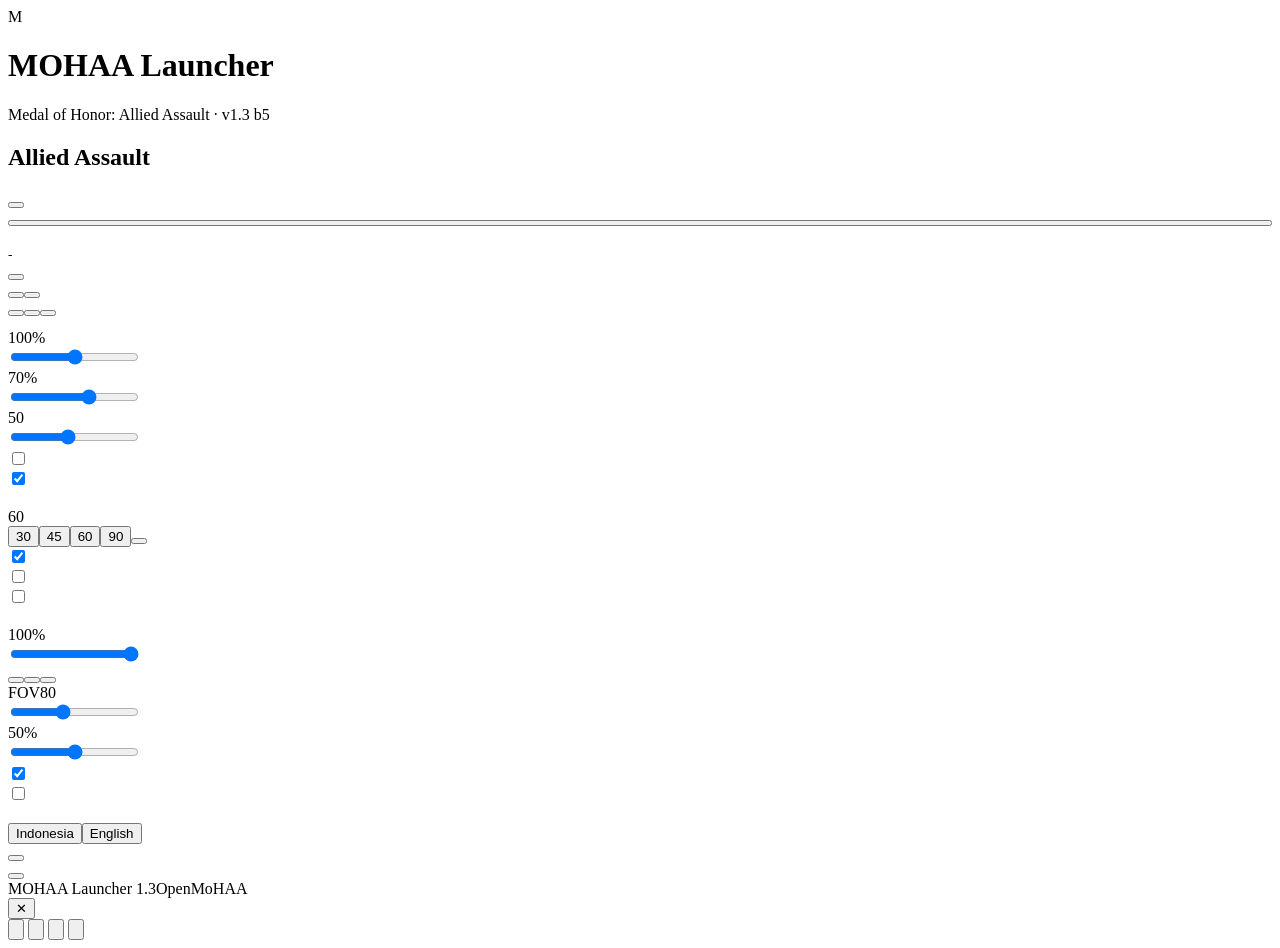
==== commit 90a9413d: "Create index.html" ====
--- a/src/main/assets/index.html
+++ b/src/main/assets/index.html
@@ -3,59 +3,9 @@
 <meta name="viewport" content="width=device-width, initial-scale=1, viewport-fit=cover">
 <title>MOHAA Launcher 1.3</title>
 <script>window.onerror=function(m,u,l){(document.body||document.documentElement).insertAdjacentHTML("afterbegin","<pre style=\"color:#f88;font-size:11px;white-space:pre-wrap;margin:0;padding:6px\">JS: "+m+" @"+l+"</pre>")};</script>
-<style>
-:root{--bg:#000;--sf:#0d1a10;--sf2:#14301c;--ln:#1f3a26;--ac:#3fa65a;--tx:#e6efe8;--mu:#7f9a86;color-scheme:dark;box-sizing:border-box;padding-top:env(safe-area-inset-top,0px);padding-bottom:env(safe-area-inset-bottom,0px)}
-@media (prefers-color-scheme:dark){:root:not([data-theme="light"]){--bg:#000}}
-:root[data-theme="dark"]{--bg:#000}
-*{box-sizing:border-box;-webkit-tap-highlight-color:transparent}
-html,body{height:100%;margin:0}
-body{background:var(--bg);color:var(--tx);font:15px/1.4 system-ui,sans-serif;display:flex;flex-direction:column;max-width:560px;margin:0 auto;user-select:none}
-header{padding:14px 16px;display:flex;align-items:center;gap:12px;border-bottom:1px solid var(--ln)}
-.logo{width:38px;height:38px;border-radius:10px;background:var(--sf2);display:grid;place-items:center;font-weight:800;color:var(--ac)}
-header h1{font-size:17px;margin:0}header p{margin:0;font-size:12px;color:var(--mu)}
-main{flex:1;overflow-y:auto;padding:14px 16px 20px}
-section{display:none}section.on{display:block}
-.card{background:var(--sf);border:1px solid var(--ln);border-radius:12px;padding:14px;margin-bottom:12px}
-.hero{background:linear-gradient(160deg,var(--sf2),var(--sf) 70%)}
-.hero h2{margin:0 0 2px;font-size:20px}.hero p{margin:0 0 14px;color:var(--mu);font-size:13px}
-.play{width:100%;padding:15px;border:0;border-radius:10px;background:var(--ac);color:#02140a;font-size:16px;font-weight:700}
-.row{display:flex;justify-content:space-between;align-items:center;gap:12px;padding:11px 0;border-bottom:1px solid var(--ln)}
-.row:last-child{border:0}.row small{display:block;color:var(--mu);font-size:12px}
-h3{margin:4px 2px 8px;font-size:13px;color:var(--ac);font-weight:600}
-.seg{display:flex;background:#000;border:1px solid var(--ln);border-radius:9px;overflow:hidden}
-.seg button{flex:1;padding:9px 0;border:0;background:none;color:var(--mu);font-size:13px}
-.seg button.on{background:var(--ac);color:#02140a;font-weight:700}
-.sw{position:relative;width:46px;height:26px;flex:none}
-.sw input{opacity:0;position:absolute;inset:0;width:100%;height:100%;margin:0}
-.sw i{position:absolute;inset:0;background:#26372b;border-radius:13px;transition:.15s;pointer-events:none}
-.sw i:after{content:"";position:absolute;left:3px;top:3px;width:20px;height:20px;border-radius:50%;background:#9db3a3;transition:.15s}
-.sw input:checked+i{background:var(--ac)}.sw input:checked+i:after{left:23px;background:#02140a}
-input[type=range]{width:100%;accent-color:var(--ac)}
-.val{color:var(--ac);font-weight:600}
-.stack{padding:11px 0;border-bottom:1px solid var(--ln)}.stack:last-child{border:0}
-.top{display:flex;justify-content:space-between;margin-bottom:8px}
-select,input[type=text]{width:100%;background:#000;color:var(--tx);border:1px solid var(--ln);border-radius:8px;padding:9px;font-size:14px}
-.btn2{padding:10px 14px;background:var(--sf2);border:1px solid var(--ln);border-radius:9px;color:var(--tx);font-size:13px}
-.btn2.red{color:#e58a8a}
-.acts{display:flex;gap:8px;margin-top:8px}.acts .btn2{flex:1}
-.pad{position:relative;width:100%;aspect-ratio:2/1;background:#000;border:1px solid var(--ln);border-radius:10px;overflow:hidden;touch-action:none;background-image:linear-gradient(var(--sf2) 1px,transparent 1px),linear-gradient(90deg,var(--sf2) 1px,transparent 1px);background-size:10% 20%}
-.b{position:absolute;border:2px solid var(--ac);background:rgba(63,166,90,.22);color:var(--tx);display:grid;place-items:center;font-size:10px;font-weight:700;transform:translate(-50%,-50%);touch-action:none;text-align:center;line-height:1.1;border-radius:50%}
-.b.sq{border-radius:10px}.b.sel{border-color:#fff;box-shadow:0 0 0 2px var(--ac)}.b.act{background:var(--ac);color:#02140a}
-.joy .kn{width:42%;height:42%;border-radius:50%;background:rgba(63,166,90,.7);pointer-events:none}
-nav{display:flex;border-top:1px solid var(--ln);background:var(--sf)}
-nav button{flex:1;padding:11px 0 9px;background:none;border:0;color:var(--mu);font-size:11px;display:flex;flex-direction:column;align-items:center;gap:3px}
-nav svg{width:22px;height:22px;stroke:currentColor;fill:none;stroke-width:1.8;stroke-linecap:round;stroke-linejoin:round}
-nav button.on{color:var(--ac)}
-.hud{position:fixed;left:50%;transform:translateX(-50%);bottom:90px;background:var(--sf2);border:1px solid var(--ac);padding:9px 16px;border-radius:20px;font-size:13px;opacity:0;pointer-events:none;transition:.2s;z-index:50;text-align:center;max-width:90%}
-.hud.s{opacity:1}
-#test{position:fixed;inset:0;background:#000;z-index:40;display:none;touch-action:none}
-#test.on{display:block}
-#tc{position:absolute;inset:0}
-#ti{position:absolute;top:calc(env(safe-area-inset-top,0px) + 8px);left:50%;transform:translateX(-50%);color:var(--ac);font-size:13px;text-align:center;pointer-events:none}
-#tx{position:absolute;top:calc(env(safe-area-inset-top,0px) + 6px);right:10px;z-index:3}
-.ver{display:flex;justify-content:space-between;color:var(--mu);font-size:12px;padding:2px 4px}
-</style></head><body>
-<header><div class="logo">M</div><div><h1>MOHAA Launcher</h1><p>Medal of Honor: Allied Assault · v1.3 b4</p></div></header>
+<link rel="stylesheet" href="style.css">
+</head><body>
+<header><div class="logo">M</div><div><h1>MOHAA Launcher</h1><p>Medal of Honor: Allied Assault · v1.3 b5</p></div></header>
 <main>
 <section id="home" class="on">
  <div class="card hero"><h2>Allied Assault</h2><p data-i="sub"></p><button class="play" id="play" data-i="play"></button><button class="btn2" id="apply" style="width:100%;margin-top:8px" data-i="apply"></button></div>
@@ -118,56 +68,6 @@
  <button data-t="set"><svg viewBox="0 0 24 24"><circle cx="12" cy="12" r="3"/><path d="M12 2v3M12 19v3M2 12h3M19 12h3M5 5l2 2M17 17l2 2M19 5l-2 2M7 17l-2 2"/></svg><span data-i="n3"></span></button>
  <button data-t="more"><svg viewBox="0 0 24 24"><path d="M4 6h16M4 12h16M4 18h16"/></svg><span data-i="n4"></span></button>
 </nav>
-<script>
-var $=function(i){return document.getElementById(i)};
-var T={id:{sub:"Spearhead & Breakthrough tersedia. Pengaturan tersimpan otomatis.",play:"Mainkan",sum:"Ringkasan",files:"Berkas game",folder:"Folder data game",change:"Ubah",mode:"Mode game",solo:"Solo",multi:"Multiplayer",add:"+ Tombol",test:"Uji kontrol",gs:"Ukuran semua tombol",op:"Transparansi",se:"Sensitivitas kamera",af:"Tembak otomatis saat membidik",vib:"Getar saat tombol ditekan",perf:"Performa",fps:"Batas FPS",free:"Bebas",fpsc:"Tampilkan penghitung FPS",vsync:"VSync",eco:"Mode hemat baterai",disp:"Tampilan",res:"Skala resolusi",tex:"Kualitas tekstur",low:"Rendah",med:"Sedang",high:"Tinggi",bri:"Kecerahan",full:"Layar penuh",fx:"Bayangan & partikel",lang:"Bahasa",backup:"Cadangkan pengaturan",copy:"Salin",rall:"Atur ulang semua",reset:"Reset",note:"Launcher ini butuh berkas game asli milik Anda. Data Medal of Honor: Allied Assault tidak disertakan.",n1:"Mainkan",n2:"Kontrol",n3:"Pengaturan",n4:"Lainnya",lb:"Nama",ky:"Tombol keyboard/mouse",sz:"Ukuran",sh:"Bentuk",ci:"Bulat",sq:"Kotak",bh:"Perilaku",hold:"Tahan",tog:"Kunci (tap)",del:"Hapus",pick:"Ketuk tombol di layar untuk mengedit",saved:"Tersimpan",copied:"Pengaturan disalin",rd:"Semua diatur ulang",eng:"Mesin game belum tersambung. Membuka uji kontrol.",tinfo:"Mode uji: sentuh tombol, geser area kosong untuk kamera",cam:"Kamera",pre:"Preset",st:"Standar",lf:"Tangan kiri",mn:"Minimal",free2:"Bebas",pickf:"Pemilih folder dibuka sistem"},
-en:{sub:"Spearhead & Breakthrough available. Settings save automatically.",play:"Play",sum:"Summary",files:"Game files",folder:"Game data folder",change:"Change",mode:"Game mode",solo:"Single",multi:"Multiplayer",add:"+ Button",test:"Test controls",gs:"All button size",op:"Opacity",se:"Camera sensitivity",af:"Auto fire when aiming",vib:"Vibrate on press",perf:"Performance",fps:"FPS limit",free:"Unlimited",fpsc:"Show FPS counter",vsync:"VSync",eco:"Battery saver",disp:"Display",res:"Resolution scale",tex:"Texture quality",low:"Low",med:"Medium",high:"High",bri:"Brightness",full:"Fullscreen",fx:"Shadows & particles",lang:"Language",backup:"Back up settings",copy:"Copy",rall:"Reset everything",reset:"Reset",note:"This launcher needs your own original game files. Medal of Honor: Allied Assault data is not included.",n1:"Play",n2:"Controls",n3:"Settings",n4:"More",lb:"Name",ky:"Keyboard/mouse key",sz:"Size",sh:"Shape",ci:"Round",sq:"Square",bh:"Behavior",hold:"Hold",tog:"Lock (tap)",del:"Delete",pick:"Tap a button on screen to edit",saved:"Saved",copied:"Settings copied",rd:"Everything reset",eng:"Game engine not connected. Opening control test.",tinfo:"Test mode: touch buttons, drag empty area to look",cam:"Camera",pre:"Preset",st:"Default",lf:"Left hand",mn:"Minimal",free2:"Unlimited",pickf:"System folder picker opens"}};
-var LG="id";function t(k){return T[LG][k]||k}
-function tr(){document.querySelectorAll("[data-i]").forEach(function(e){e.textContent=t(e.dataset.i)});$("pre").textContent=t("pre")+": "+t(PS[pi][0]);panel();sum()}
-var KEYS=["MouseL","MouseR","W","A","S","D","Space","Ctrl","Shift","R","E","Q","F","Z","C","G","T","Tab","Esc","Enter","1","2","3","4","5","6","7","8","9","`"];
-function D(){return[{id:"mv",ty:"joy",l:"",k:"WASD",x:17,y:66,s:100,sh:"c",m:"hold"},{id:"fi",ty:"b",l:"Tembak",k:"MouseL",x:88,y:58,s:110,sh:"c",m:"hold"},{id:"ad",ty:"b",l:"Bidik",k:"MouseR",x:73,y:36,s:90,sh:"c",m:"tog"},{id:"jp",ty:"b",l:"Lompat",k:"Space",x:92,y:30,s:90,sh:"c",m:"hold"},{id:"cr",ty:"b",l:"Jongkok",k:"Ctrl",x:75,y:82,s:85,sh:"c",m:"tog"},{id:"rl",ty:"b",l:"Isi",k:"R",x:62,y:62,s:80,sh:"sq",m:"hold"},{id:"us",ty:"b",l:"Pakai",k:"E",x:50,y:82,s:80,sh:"sq",m:"hold"},{id:"sh",ty:"b",l:"Jalan",k:"Shift",x:34,y:86,s:70,sh:"sq",m:"tog"},{id:"wp",ty:"b",l:"Senjata",k:"1",x:30,y:12,s:70,sh:"sq",m:"hold"},{id:"tb",ty:"b",l:"Tab",k:"Tab",x:93,y:10,s:65,sh:"sq",m:"hold"},{id:"mn",ty:"b",l:"Menu",k:"Esc",x:7,y:10,s:65,sh:"sq",m:"hold"}]}
-var B=D(),sel=null,pi=0;
-var PS=[["st",function(){return D()}],["lf",function(){return D().map(function(b){b.x=100-b.x;return b})}],["mn",function(){return D().filter(function(b){return["mv","fi","jp","rl","mn"].indexOf(b.id)>-1})}]];
-var S={fps:60,tex:"M",lang:"id",mode:"s"};
-function toast(m){var h=$("hud");h.textContent=m;h.classList.add("s");clearTimeout(toast.t);toast.t=setTimeout(function(){h.classList.remove("s")},1600)}
-var IN=["fpsc","vsync","eco","full","fx","af","vib"],RG=["res","fov","br","gs","op","se"];
-function vals(){var o={};IN.forEach(function(k){o[k]=$(k).checked});RG.forEach(function(k){o[k]=$(k).value});return o}
-function save(q){try{localStorage.setItem("mohaa13",JSON.stringify({S:S,B:B,pi:pi,v:vals()}))}catch(e){}if(!q)toast(t("saved"))}
-function sum(){var r=[["FPS",S.fps||t("free2")],[t("res"),$("res").value+"%"],[t("tex"),{L:t("low"),M:t("med"),H:t("high")}[S.tex]],["FOV",$("fov").value],[t("n2"),B.length+" "+(LG=="id"?"tombol":"buttons")]];$("sumc").innerHTML=r.map(function(x){return'<div class="row"><span>'+x[0]+'</span><span class="val">'+x[1]+'</span></div>'}).join("")}
-document.querySelectorAll("nav button").forEach(function(b){b.onclick=function(){document.querySelectorAll("nav button,section").forEach(function(x){x.classList.remove("on")});b.classList.add("on");$(b.dataset.t).classList.add("on");if(b.dataset.t=="ctl")render($("pad"),true)}});
-function seg(id,fn){$(id).querySelectorAll("button").forEach(function(b){b.onclick=function(){setSeg(id,b.dataset.v);fn(b.dataset.v);sum();save(1)}})}
-function setSeg(id,v){$(id).querySelectorAll("button").forEach(function(x){x.classList.toggle("on",x.dataset.v==String(v))})}
-seg("fps",function(v){S.fps=+v;$("fpsv").textContent=+v?v:t("free")});
-seg("tex",function(v){S.tex=v});seg("mode",function(v){S.mode=v});
-seg("lang",function(v){LG=S.lang=v;document.documentElement.lang=v;tr();$("fpsv").textContent=S.fps||t("free")});
-[["res","resv","%"],["fov","fovv",""],["br","brv","%"],["gs","gsv","%"],["op","opv","%"],["se","sev",""]].forEach(function(r){var e=$(r[0]);e.oninput=function(){$(r[1]).textContent=e.value+r[2];if(r[0]=="gs"||r[0]=="op")render($("pad"),true);sum()};e.onchange=function(){save(1)}});
-IN.forEach(function(k){$(k).onchange=function(){save(1)}});
-function vib(n){if($("vib").checked)try{navigator.vibrate(n)}catch(e){}}
-/* render buttons (edit or test) */
-var pressed={},tog={};
-function render(c,edit){c.innerHTML="";var h=c.clientHeight||150,g=$("gs").value/100,o=$("op").value/100;
-B.forEach(function(b){var e=document.createElement("div"),d=h*(b.ty=="joy"?.46:.21)*b.s/100*g;
-e.className="b"+(b.ty=="joy"?" joy":"")+(b.sh=="sq"&&b.ty!="joy"?" sq":"")+(edit&&sel==b.id?" sel":"");
-e.style.cssText="left:"+b.x+"%;top:"+b.y+"%;width:"+d+"px;height:"+d+"px;opacity:"+o+";font-size:"+Math.max(8,d/5)+"px";
-if(b.ty=="joy"){e.innerHTML='<div class="kn"></div>'}else e.textContent=b.l||b.k;
-e.dataset.id=b.id;c.appendChild(e);
-if(edit)drag(e,b,c);else play(e,b,c)})}
-function drag(e,b,c){e.onpointerdown=function(ev){ev.stopPropagation();e.setPointerCapture(ev.pointerId);sel=b.id;c.querySelectorAll(".b").forEach(function(x){x.classList.toggle("sel",x===e)});panel();
-e.onpointermove=function(m){var r=c.getBoundingClientRect();b.x=Math.round(Math.max(4,Math.min(96,(m.clientX-r.left)/r.width*100)));b.y=Math.round(Math.max(6,Math.min(94,(m.clientY-r.top)/r.height*100)));e.style.left=b.x+"%";e.style.top=b.y+"%"}};
-e.onpointerup=function(){e.onpointermove=null;save(1);sum()}}
-function keysUpdate(){var a=Object.keys(pressed).filter(function(k){return pressed[k]});$("ti").textContent=a.length?a.join(" + "):t("tinfo")}
-function play(e,b,c){if(b.ty=="joy"){var ids=null;
- e.onpointerdown=function(ev){ev.stopPropagation();e.setPointerCapture(ev.pointerId);ids=ev.pointerId;vib(15);mv(ev)};
- var mv=function(ev){var r=e.getBoundingClientRect(),cx=r.left+r.width/2,cy=r.top+r.height/2,dx=(ev.clientX-cx)/(r.width/2),dy=(ev.clientY-cy)/(r.height/2),m=Math.hypot(dx,dy);if(m>1){dx/=m;dy/=m}
-  e.firstChild.style.transform="translate("+dx*50+"%,"+dy*50+"%)";pressed.W=dy<-.35;pressed.S=dy>.35;pressed.A=dx<-.35;pressed.D=dx>.35;keysUpdate()};
- e.onpointermove=function(ev){if(ev.pointerId==ids)mv(ev)};
- e.onpointerup=e.onpointercancel=function(){ids=null;e.firstChild.style.transform="";pressed.W=pressed.A=pressed.S=pressed.D=false;keysUpdate()};return}
- var on=function(v){pressed[b.k]=v;e.classList.toggle("act",v);keysUpdate()};
- e.onpointerdown=function(ev){ev.stopPropagation();e.setPointerCapture(ev.pointerId);vib(20);if(b.m=="tog"){tog[b.id]=!tog[b.id];on(tog[b.id])}else on(true)};
- e.onpointerup=e.onpointercancel=function(){if(b.m!="tog")on(false)}}
-/* panel */
-function panel(){var p=$("pnl"),b=B.filter(function(x){return x.id==sel})[0];if(!b){p.innerHTML='<span style="color:var(--mu)">'+t("pick")+'</span>';return}
-var ko=KEYS.map(function(k){return'<option'+(k==b.k?" selected":"")+'>'+k+'</option>'}).join("");if(b.ty=="joy")ko="<option>WASD</option>";
-p.innerHTML=(b.ty=="joy"?"":'<div class="stack"><div class="top">'+t("lb")+'</div><input type="text" id="pl" maxlength="8" value="'+b.l+'"></div><div class="stack"><div class="top">'+t("ky")+'</div><select id="pk">'+ko+'</select></div>')+
-'<div class="stack"><div class="top"><span>'+t("sz")+'</span><span class="val" id="psv">'+b.s+'%</span></div><input type="range" id="ps" min="50" max="180" value="'+b.s+'"></div>'+
-(b.ty=="joy"?"":'<div class="stack"><div class="top">'+t("sh")+'</div><div class="seg" id="p
+<script src="a.js"></script>
+<script src="b.js"></script>
+</body></html>
